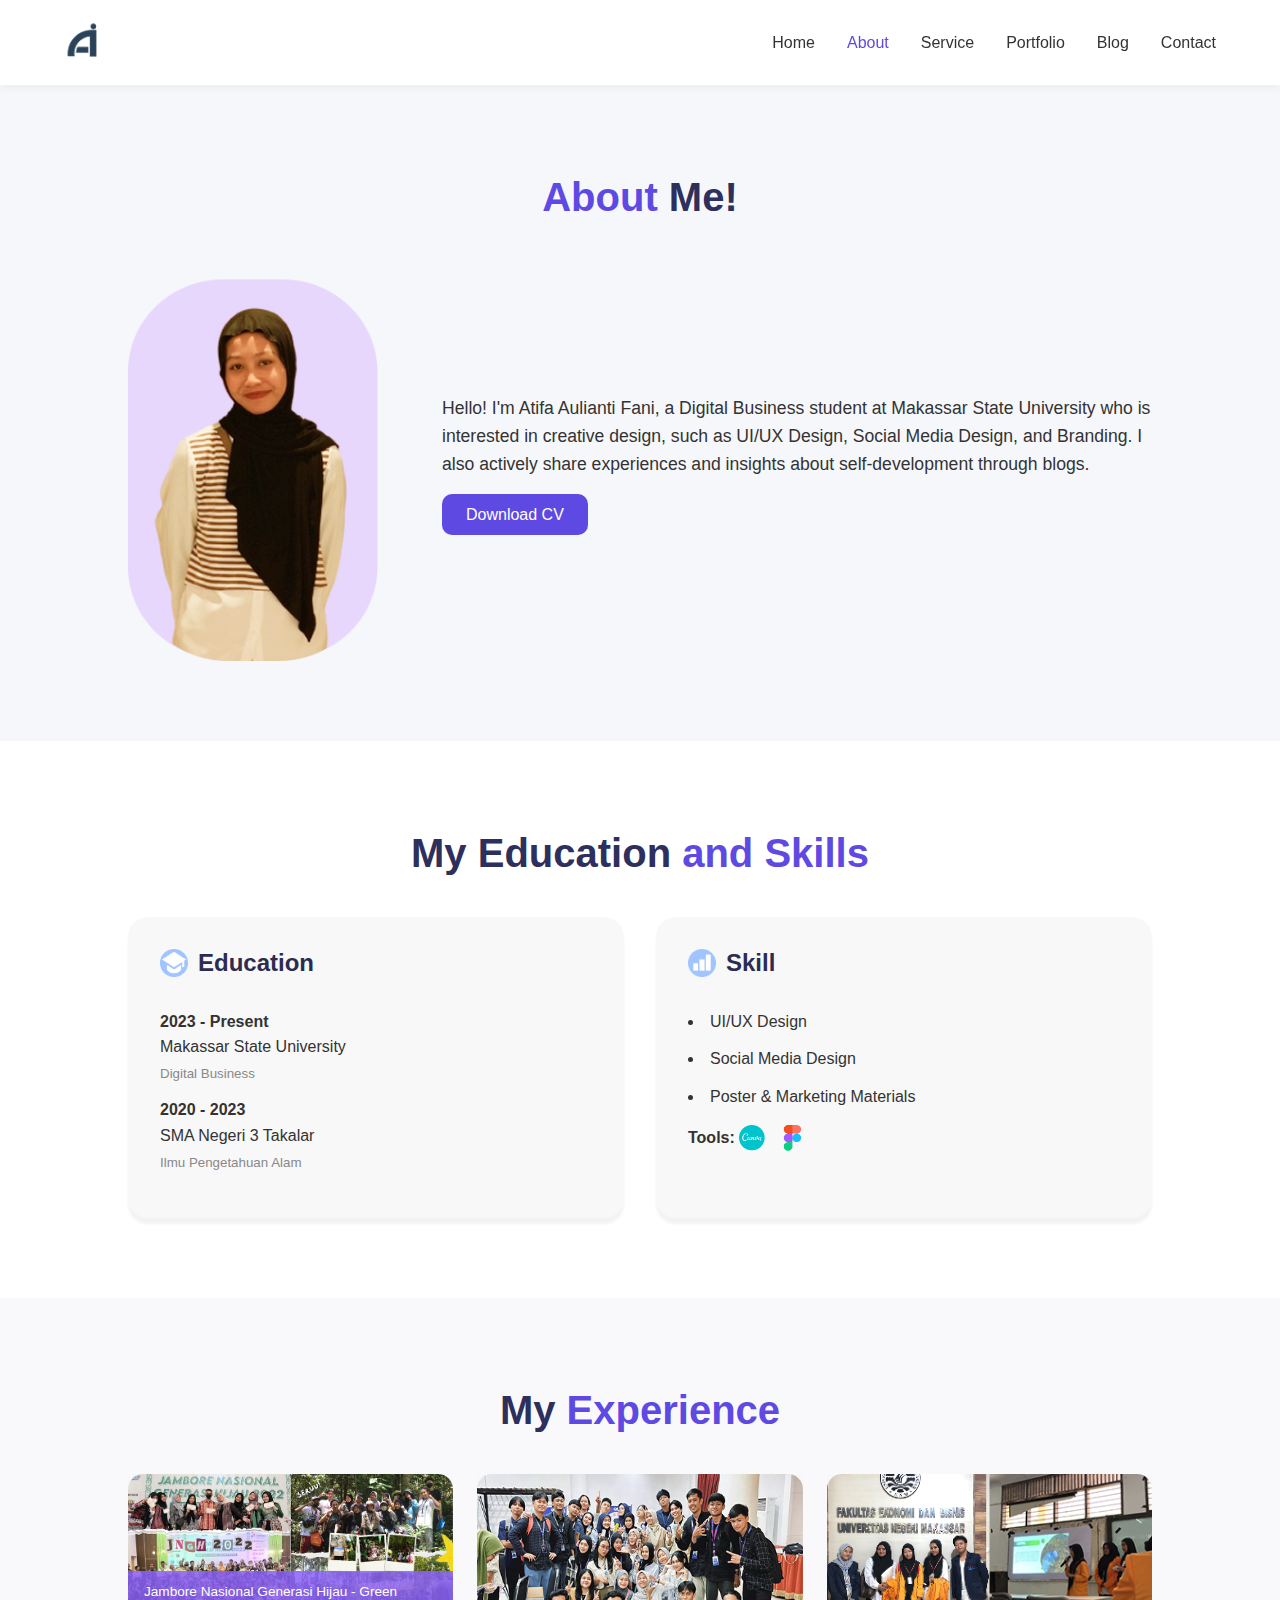
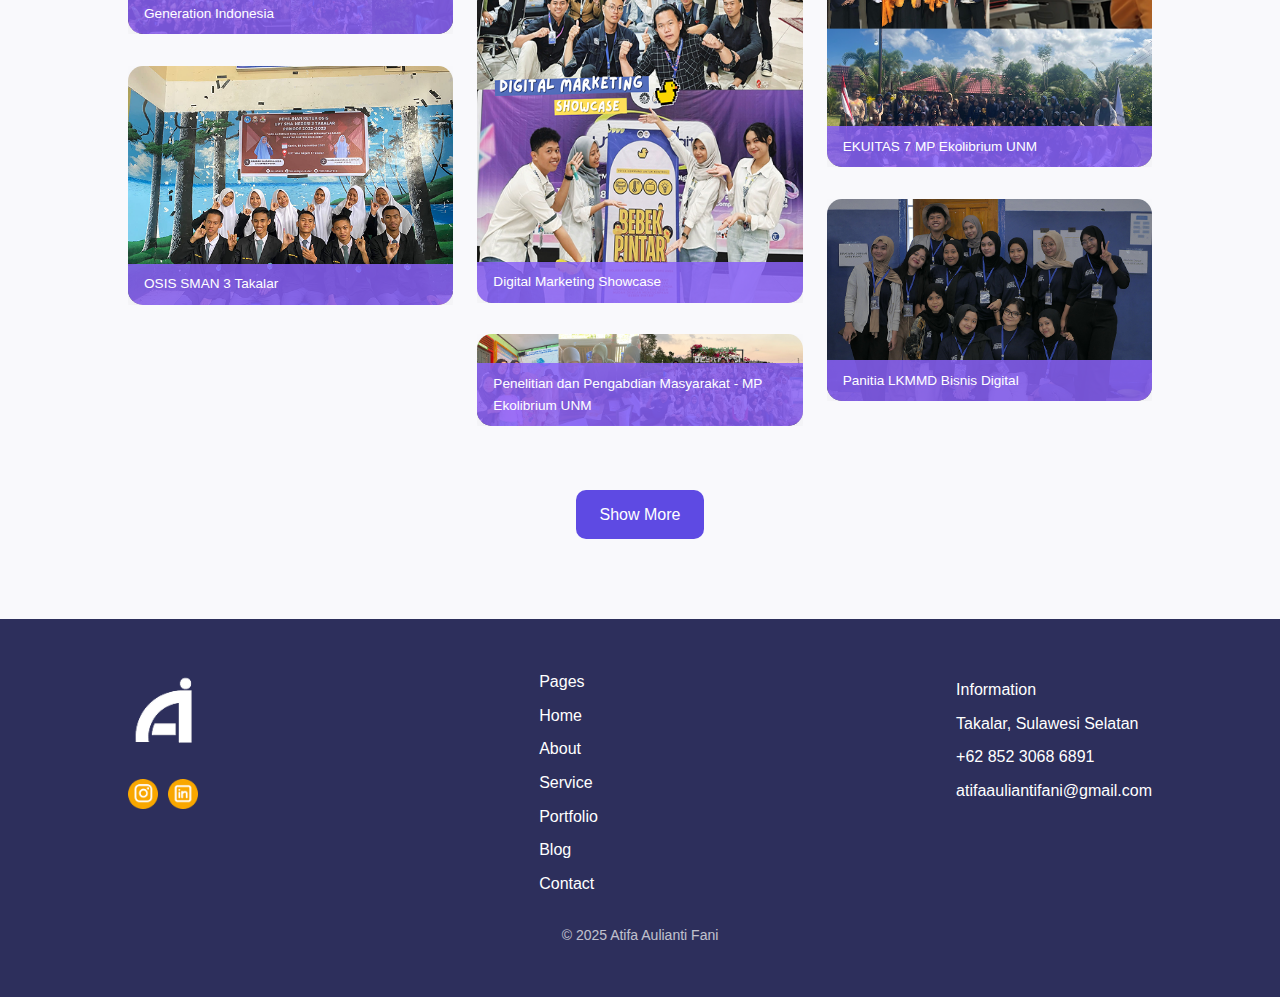
==== about.html @ 4bd1f55f "first commit" ====
<!DOCTYPE html>
<html lang="en">
<head>
  <meta charset="UTF-8" />
  <meta name="viewport" content="width=device-width, initial-scale=1.0" />
  <title>About - Atifa Aulianti Fani</title>
  <link rel="stylesheet" href="about.css" />
</head>
<body>

  <!-- Navbar -->
  <header>
    <nav>
      <img src="img/logoheader.png" alt="Logo Atifa Aulianti Fani" class="logo"> 
      <ul>
        <li><a href="index.html">Home</a></li>
        <li><a href="about.html" class="active">About</a></li>
        <li><a href="service.html">Service</a></li>
        <li><a href="portfolio.html">Portfolio</a></li>
        <li><a href="blog.html">Blog</a></li>
        <li><a href="contact.html">Contact</a></li>
      </ul>
    </nav>
  </header>

  <!-- About -->
  <section class="about">
    <h2><span>About</span> Me!</h2>
    <div class="about-content">
      <img src="img/atifa.png" alt="Foto Atifa Aulianti Fani">
      <div class="about-text">
        <p>Hello! I'm Atifa Aulianti Fani, a Digital Business student at Makassar State University who is interested in creative design, such as UI/UX Design, Social Media Design, and Branding. I also actively share experiences and insights about self-development through blogs.</p>
        <a href="Atifa_CV.pdf" class="btn">Download CV</a>
      </div>
    </div>
  </section>

  <!-- Education & Skill -->
  <section class="education-skill">
    <h2>My Education <span>and Skills</span></h2>
    <div class="cards">
      <div class="card education">
        <div class="icon-title">
          <h3><img src="img/education.png" alt="Icon Education">Education</h3>
        </div>
        <p><strong>2023 - Present</strong><br>Makassar State University<br><small>Digital Business</small></p>
        <p><strong>2020 - 2023</strong><br>SMA Negeri 3 Takalar<br><small>Ilmu Pengetahuan Alam</small></p>
      </div>

      <div class="card skill">
        <div class="icon-title">
          <h3><img src="img/skill.png" alt="Icon Skill">Skill</h3>
        </div>
        <ul>
          <li>UI/UX Design</li>
          <li>Social Media Design</li>
          <li>Poster & Marketing Materials</li>
        </ul>
        <p><strong>Tools:</strong> 
          <img src="img/canva.png" alt="Canva Logo"> 
          <img src="img/figma.png" alt="Figma Logo">
        </p>
      </div>
    </div>
  </section>

  <!-- Experience -->
  <section class="experience">
    <h2>My <span>Experience</span></h2>
    <div class="experience-gallery masonry">
      <div class="exp-item">
        <img src="img/experience1.png" alt="Jambore Nasional Generasi Hijau">
        <p>Jambore Nasional Generasi Hijau - Green Generation Indonesia</p>
      </div>
      <div class="exp-item">
        <img src="img/experience2.png" alt="OSIS SMAN 3 Takalar">
        <p>OSIS SMAN 3 Takalar</p>
      </div>
      <div class="exp-item">
        <img src="img/experience3.png" alt="Digital Marketing Showcase">
        <p>Digital Marketing Showcase</p>
      </div>
      <div class="exp-item">
        <img src="img/experience4.png" alt="Penelitian dan Pengabdian Masyarakat">
        <p>Penelitian dan Pengabdian Masyarakat - MP Ekolibrium UNM</p>
      </div>
      <div class="exp-item">
        <img src="img/experience5.png" alt="EKUITAS 7">
        <p>EKUITAS 7 MP Ekolibrium UNM</p>
      </div>
      <div class="exp-item">
        <img src="img/experience6.png" alt="Panitia LKMMD">
        <p>Panitia LKMMD Bisnis Digital</p>
      </div>
    </div>
    <div class="show-more-container">
      <a href="#" class="btn">Show More</a>
    </div>    
  </section>

  <!-- Footer -->
  <footer>
    <div class="footer-content">
      <div class="footer-column">
        <img src="img/logofooter.png" alt="Logo Footer Atifa Aulianti Fani" class="footer-logo"> 
        <div class="footer-icons">
          <img src="img/footerig.png" alt="Instagram Icon" class="footer-instagram">
          <img src="img/footerlinkedin.png" alt="LinkedIn Icon" class="footer-linkedin">
        </div>
      </div>
      <div class="footer-links">
        <p>Pages</p>
        <a href="index.html">Home</a>
        <a href="about.html">About</a>
        <a href="service.html">Service</a>
        <a href="portfolio.html">Portfolio</a>
        <a href="blog.html">Blog</a>
        <a href="contact.html">Contact</a>
      </div>
      <div class="footer-info">
        <p>Information</p>
        <p>Takalar, Sulawesi Selatan</p>
        <p>+62 852 3068 6891</p>
        <p>atifaauliantifani@gmail.com</p>
      </div>
    </div>
    <p class="copyright">&copy; 2025 Atifa Aulianti Fani</p>
  </footer>

</body>
</html>
---- about.css ----
* {
  margin: 0;
  padding: 0;
  box-sizing: border-box;
  font-family: "Montserrat", sans-serif;
}

body {
  background-color: #f9f9fc;
  color: #333;
  line-height: 1.6;
}

img {
  max-width: 100%;
  display: block;
}

h2 {
  text-align: center;
  font-size: 2.5rem;
  margin-bottom: 2rem;
  color: #2d2f5c;
}

h2 span {
  color: #5e4ae3;
}

/* Navbar */
nav {
  display: flex;
  align-items: center;
  justify-content: space-between;
  padding: 1.2rem 5%;
  background: #fff;
  box-shadow: 0 2px 10px rgba(0,0,0,0.05);
  position: sticky;
  top: 0;
  z-index: 1000;
}

nav .logo {
  width: 40px;
}

nav ul {
  display: flex;
  gap: 2rem;
  list-style: none;
}

nav a {
  text-decoration: none;
  color: #333;
  font-weight: 500;
  position: relative;
}

nav a.active,
nav a:hover {
  color: #5E4AE3;
}

/* About */
.about {
  padding: 5rem 10%;
  background: #f6f7fb;
}

.about-content {
  display: flex;
  gap: 4rem;
  align-items: center;
  flex-wrap: wrap;
}

.about-content img {
  width: 250px;
  height: 400px;
}

.about-text {
  flex: 1;
  min-width: 300px;
}

.about-text p {
  font-size: 1.1rem;
  margin-bottom: 1.5rem;
}

.btn {
  background: #5E4AE3;
  color: #fff;
  padding: 0.75rem 1.5rem;
  border-radius: 10px;
  text-decoration: none;
  font-weight: 500;
  transition: background 0.3s ease;
  border: none;
  cursor: pointer;
}

.btn:hover {
  background: #3b2aa7;
}

/* Education & Skill */
.education-skill {
  padding: 5rem 10%;
  background: #ffffff;
}

.icon-title {
  display: flex;
  align-items: center;
  gap: 10px;
  margin-bottom: 1rem;
}

.icon-title img {
  height: 28px;
  width: auto;
  display: block;
}

.icon-title h3 {
  margin: 0;
  padding: 0;
  font-size: 1.5rem;
  line-height: 1; 
  display: flex;
  align-items: center;
}

.cards {
  display: flex;
  gap: 2rem;
  flex-wrap: wrap;
  justify-content: center;
}

.card {
  background: #f8f8f8;
  border-radius: 20px;
  padding: 2rem;
  box-shadow: 0 6px 3px rgba(0,0,0,0.05);
  flex: 1;
  min-width: 300px;
  max-width: 500px;
}

.card h3 {
  font-size: 1.5rem;
  color: #2c2c51;
  margin-bottom: 1rem;
}

.card p, .card li {
  margin-bottom: 0.75rem;
  font-size: 1rem;
}

.card.skill ul {
  list-style-position: inside;
  padding-left: 0;
}

.card.skill p {
  margin-top: 1rem;
  padding-left: 0;
}

.card small {
  color: #888;
}

.card img {
  height: 28px;
  display: inline-block;
  margin-right: 10px;
  vertical-align: middle;
}

/* Experience */
.experience {
  padding: 5rem 10%;
  background: #f9f9fc;
}

.masonry {
  column-count: 3;
  column-gap: 1.5rem;
}

@media (max-width: 768px) {
  .masonry {
      column-count: 2;
  }
}

@media (max-width: 480px) {
  .masonry {
      column-count: 1;
  }
}

.exp-item {
  position: relative;
  display: inline-block;
  width: 100%;
  margin-bottom: 1.5rem;
  break-inside: avoid;
  overflow: hidden;
}

.exp-item img {
  width: 100%;
  border-radius: 15px;
  box-shadow: 0 8px 20px rgba(0,0,0,0.05);
  display: block;
}

.exp-item p {
  position: absolute;
  bottom: 0;
  left: 0;
  width: 100%;
  margin: 0;
  padding: 0.6rem 1rem;
  background: rgba(138, 98, 248, 0.85);
  color: #fff;
  font-size: 0.85rem;
  border-radius: 0 0 15px 15px;
  box-sizing: border-box;
}

/* Tombol show more */
.show-more-container {
  display: flex;
  justify-content: center;
  margin-top: 2rem; 
}

.show-more-btn {
  background-color: #5e4ae3; 
  color: white;
  border: none;
  padding: 10px 20px;
  font-weight: bold;
  border-radius: 10px;
  cursor: pointer;
  transition: background-color 0.3s ease;
}

.show-more-btn:hover {
  background-color: #3b2aa7;
}

/* Footer */
footer {
  background: #2D2F5C;
  color: white;
  padding: 50px 10%;
}

.footer-content {
  display: flex;
  justify-content: space-between;
  flex-wrap: wrap;
}

.footer-column {
  display: flex;
  flex-direction: column;
  align-items: flex-start; 
}

.footer-logo {
  height: 90px;
  margin-bottom: 10px;
}

.footer-links a, .footer-info p {
  display: block;
  margin: 8px 0;
  font-size: 16px;
}

.footer-links a {
  color: white;
  text-decoration: none;
}

.footer-links a:hover {
  color: #aaa;
}

.footer-info p {
  display: flex;
  align-items: center;
  gap: 8px;
}

.footer-icons {
  display: flex;
  gap: 10px; 
  margin-top: 10px;
}

.footer-instagram, .footer-linkedin {
  width: 30px;
  height: 30px;
  margin: 0; 
  cursor: pointer;
}

.footer-info p::before {
  content: '';
  display: inline-block;
  width: 18px;
  height: 18px;
  background-size: contain;
}

.footer-info p:nth-child(2)::before {
  background-image: url('img/location-icon.png');
}

.footer-info p:nth-child(3)::before {
  background-image: url('img/phone-icon.png');
}

.footer-info p:nth-child(4)::before {
  background-image: url('img/email-icon.png');
}

.copyright {
  text-align: center;
  margin-top: 20px;
  font-size: 14px;
  opacity: 0.7;
}

@media (max-width: 768px) {
  .hero {
      flex-direction: column;
      text-align: center;
  }
  .hero-image {
      margin-top: 20px;
  }
  .portfolio-items {
      flex-direction: column;
      align-items: center;
  }
  .footer-content {
      flex-direction: column;
      text-align: center;
  }
}
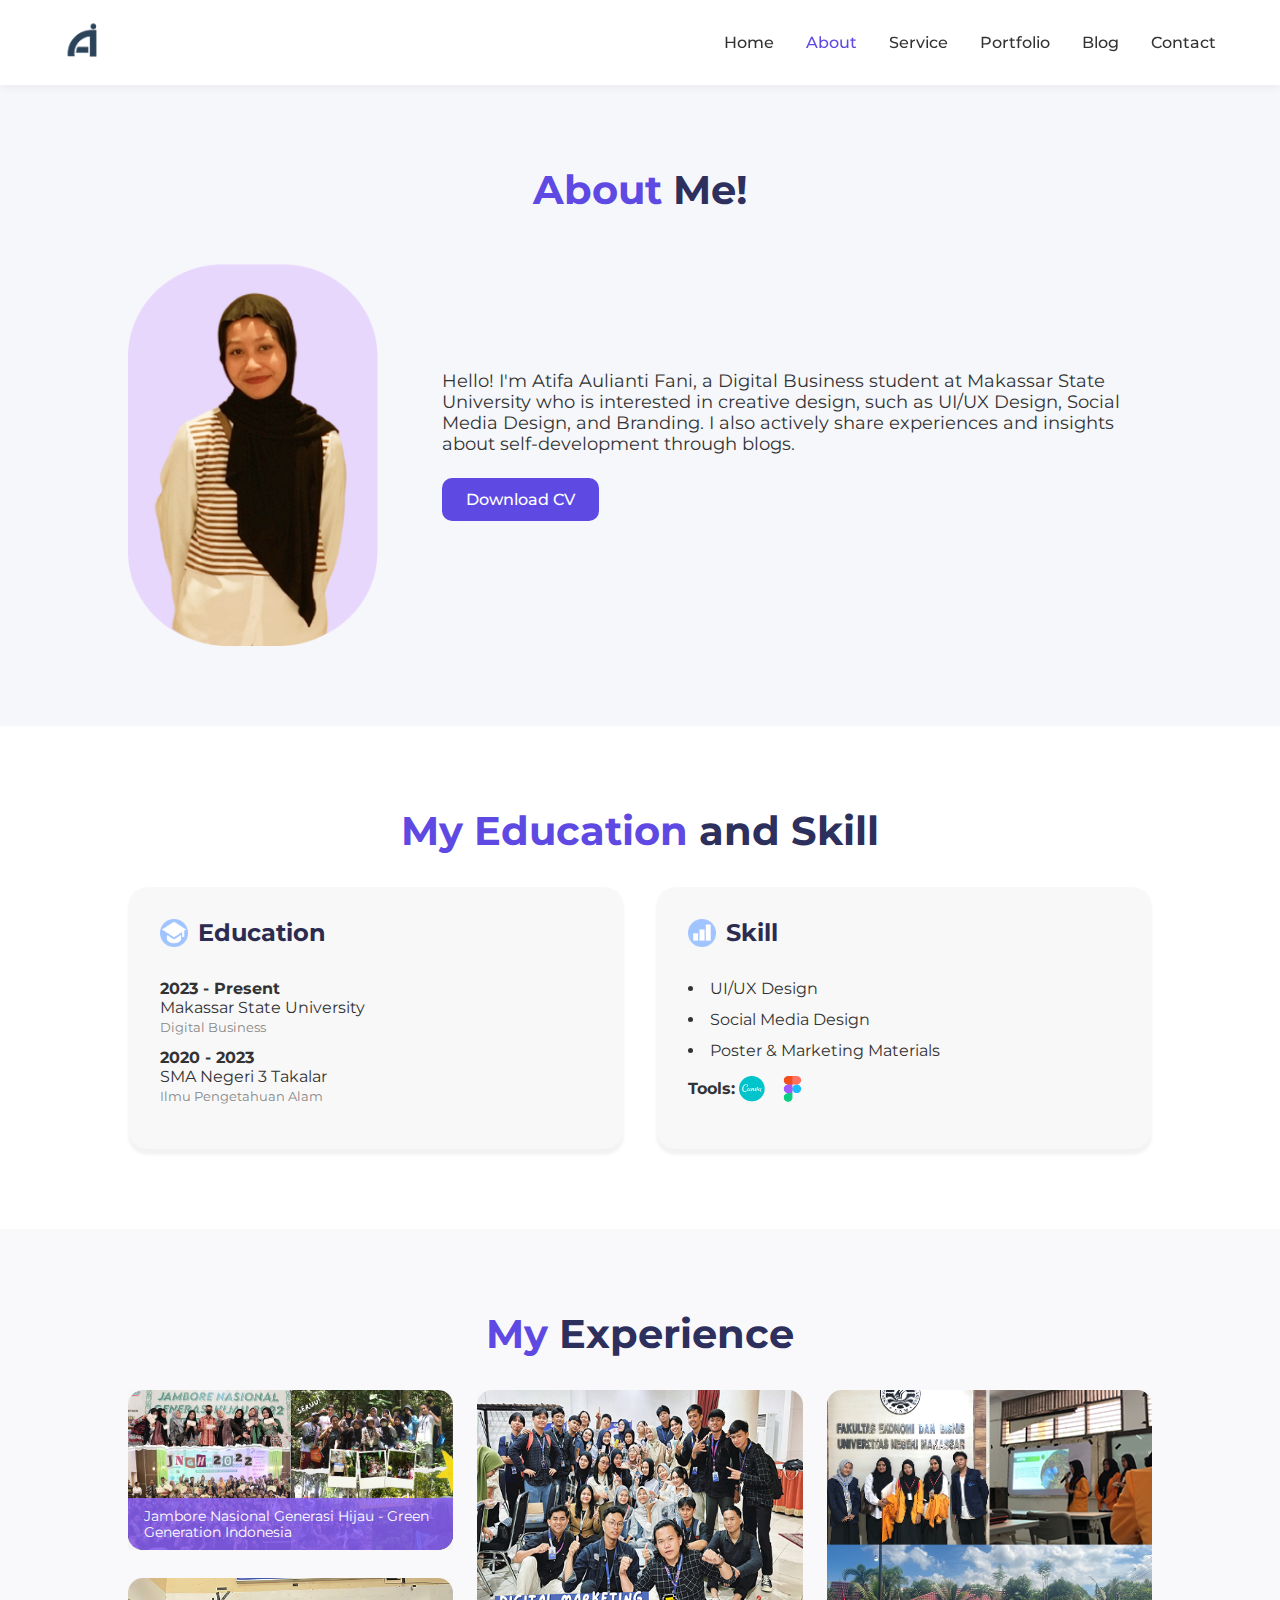
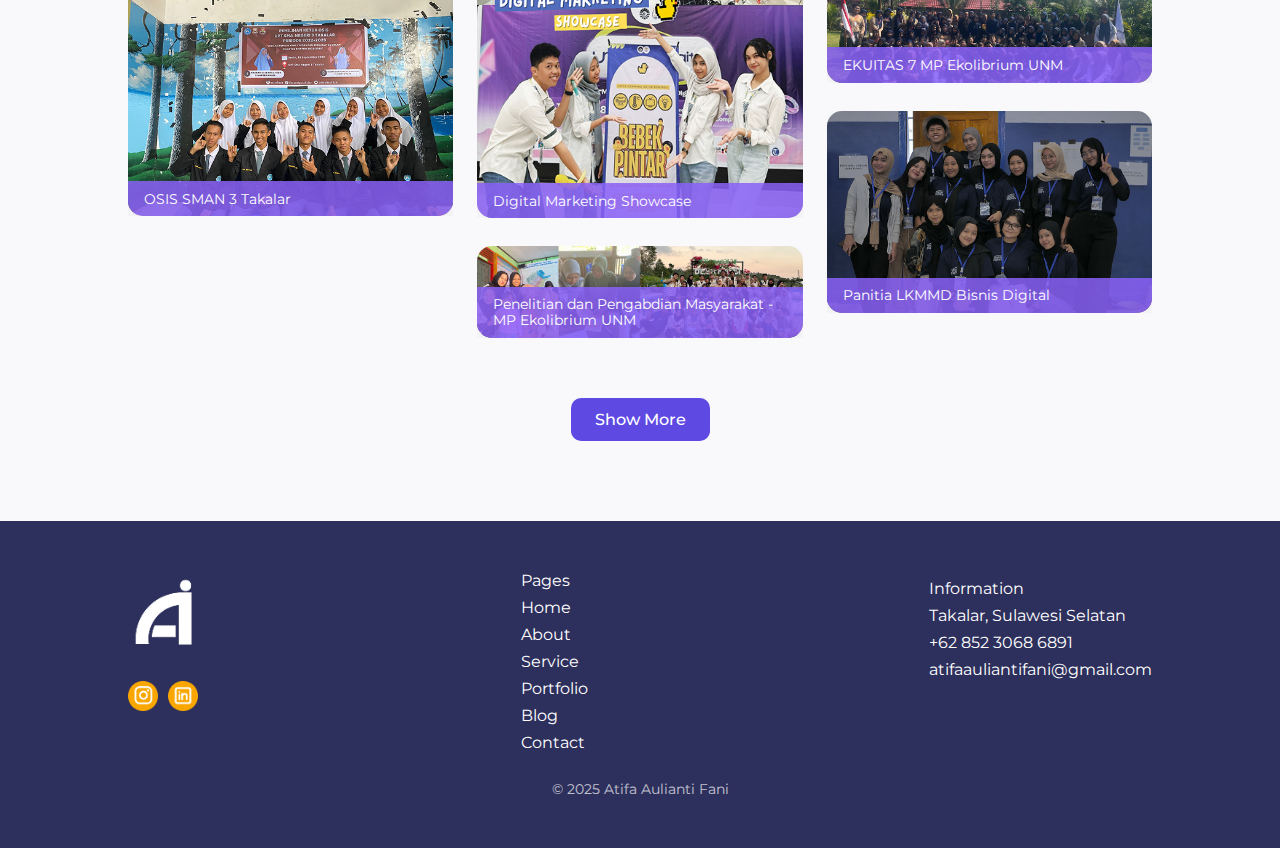
==== commit 21a83c6c: "ain" ====
--- a/about.html
+++ b/about.html
@@ -1,17 +1,17 @@
 <!DOCTYPE html>
-<html lang="en">
+<html lang="id">
 <head>
   <meta charset="UTF-8" />
-  <meta name="viewport" content="width=device-width, initial-scale=1.0" />
-  <title>About - Atifa Aulianti Fani</title>
-  <link rel="stylesheet" href="about.css" />
+  <meta name="viewport" content="width=device-width, initial-scale=1.0"/>
+  <title>Atifa Aulianti Fani - Portfolio</title>
+  <link rel="stylesheet" href="styles.css" />
 </head>
 <body>
 
-  <!-- Navbar -->
+  <!-- Header -->
   <header>
     <nav>
-      <img src="img/logoheader.png" alt="Logo Atifa Aulianti Fani" class="logo"> 
+      <img src="img/logoheader.png" alt="Logo Atifa Aulianti Fani" class="logo" />
       <ul>
         <li><a href="index.html">Home</a></li>
         <li><a href="about.html" class="active">About</a></li>
@@ -25,7 +25,7 @@
 
   <!-- About -->
   <section class="about">
-    <h2><span>About</span> Me!</h2>
+    <h2 class="title-about"> <span class="purple-text">About</span> <span class="dark-text">Me!</span></h2>
     <div class="about-content">
       <img src="img/atifa.png" alt="Foto Atifa Aulianti Fani">
       <div class="about-text">
@@ -37,7 +37,7 @@
 
   <!-- Education & Skill -->
   <section class="education-skill">
-    <h2>My Education <span>and Skills</span></h2>
+    <h2 class="title-about"> <span class="purple-text">My Education</span> <span class="dark-text">and Skill</span></h2>
     <div class="cards">
       <div class="card education">
         <div class="icon-title">
@@ -66,7 +66,7 @@
 
   <!-- Experience -->
   <section class="experience">
-    <h2>My <span>Experience</span></h2>
+    <h2 class="title-about"> <span class="purple-text">My</span> <span class="dark-text">Experience</span></h2>
     <div class="experience-gallery masonry">
       <div class="exp-item">
         <img src="img/experience1.png" alt="Jambore Nasional Generasi Hijau">
@@ -118,6 +118,7 @@
         <a href="contact.html">Contact</a>
       </div>
       <div class="footer-info">
+
         <p>Information</p>
         <p>Takalar, Sulawesi Selatan</p>
         <p>+62 852 3068 6891</p>
--- a/styles.css
+++ b/styles.css
@@ -0,0 +1,705 @@
+@import url('https://fonts.googleapis.com/css2?family=Montserrat:wght@400;500;600;700&display=swap');
+
+* {
+  margin: 0;
+  padding: 0;
+  box-sizing: border-box;
+  font-family: "Montserrat", sans-serif;
+}
+
+body {
+  background-color: #f9f9ff;
+  color: #333;
+}
+
+a {
+  text-decoration: none;
+  color: inherit;
+}
+
+h1, h2, h3 {
+  color: #25255b;
+}
+
+/* Header */
+nav {
+  display: flex;
+  align-items: center;
+  justify-content: space-between;
+  padding: 1.2rem 5%;
+  background: #fff;
+  box-shadow: 0 2px 10px rgba(0,0,0,0.05);
+  position: sticky;
+  top: 0;
+  z-index: 1000;
+}
+
+nav .logo {
+  width: 40px;
+}
+
+nav ul {
+  display: flex;
+  gap: 2rem;
+  list-style: none;
+}
+
+nav a {
+  font-weight: 500;
+  position: relative;
+}
+
+nav a.active,
+nav a:hover {
+  color: #5E4AE3;
+}
+
+/* HOME */
+ 
+/* Hero */
+.hero {
+  display: flex;
+  align-items: center;
+  justify-content: space-between;
+  padding: 100px 10%;
+}
+
+.hero-text h1 {
+  font-size: 36px;
+  font-weight: 700;
+  margin-bottom: 10px;
+}
+
+.hero-text p {
+  font-size: 16px;
+  color: #666;
+  margin-bottom: 20px;
+}
+
+.hero-image img {
+  width: 100%;
+  height: auto;
+}
+
+/* Button */
+.btn {
+  display: inline-block;
+  padding: 12px 20px;
+  background: #5E4AE3;
+  color: white;
+  border-radius: 8px;
+  font-weight: 600;
+  transition: 0.3s;
+}
+
+.btn:hover {
+  background: #3b2aa7;
+}
+
+/* Portfolio */
+.portfolio-content {
+  display: flex;
+  justify-content: space-around;
+  align-items: flex-start;
+  gap: 40px;
+  padding: 40px 10%;
+  flex-wrap: wrap;
+}
+
+.portfolio-items {
+  display: grid;
+  grid-template-columns: repeat(2, 1fr);
+  gap: 20px;
+  flex: 1;
+  min-width: 500px;
+}
+
+.portfolio-text {
+  max-width: 300px;
+  flex-shrink: 0;
+}
+
+.portfolio-text h2 {
+  font-size: 25px;
+  margin-bottom: 20px;
+}
+
+.card-title {
+  font-weight: 700;
+  font-size: 16px;
+  margin-top: 8px;
+  color: #000;
+}
+
+.tag {
+  background-color: #A0C4FF;
+  color: white;
+  padding: 2px 5px;
+  border-radius: 50px;
+  font-size: 8px;
+  display: inline-block;
+}
+
+.portfolio-card {
+  background: white;
+  padding: 15px;
+  border-radius: 10px;
+  box-shadow: 0 4px 10px rgba(0, 0, 0, 0.1);
+  width: 230px;
+}
+
+.portfolio-card img {
+  width: 100%;
+  height: auto;
+  border-radius: 8px;
+  aspect-ratio: 1 / 1;
+  object-fit: cover;
+}
+
+/* Blog */
+.blog {
+  padding: 60px 10%;
+  background-color: #f8f8ff;
+}
+
+.blog h2 {
+  font-size: 28px;
+  margin-bottom: 30px;
+}
+
+.blog h2 span {
+  color: #5E4AE3;
+}
+
+.blog-card {
+  display: flex;
+  background: white;
+  padding: 20px;
+  border-radius: 20px;
+  box-shadow: 0px 5px 12px rgba(0, 0, 0, 0.1);
+  overflow: hidden;
+  align-items: center;
+  gap: 30px;
+}
+
+.blog-card img {
+  width: 300px;
+  height: 200px;
+  border-radius: 12px;
+  object-fit: cover;
+  flex-shrink: 0;
+}
+
+.blog-content h3 {
+  font-size: 20px;
+  font-weight: 700;
+  margin-bottom: 8px;
+  color: #1a1a1a;
+}
+
+.blog-content small {
+  margin-bottom: 10px;
+  font-size: 13px;
+  color: #888;
+  display: block;
+}
+
+.blog-content p {
+  font-size: 14px;
+  color: #555;
+  line-height: 1.5;
+  margin-bottom: 15px;
+}
+
+.blog-content .btn {
+  padding: 8px 16px;
+  font-size: 13px;
+}
+
+/* ABOUT */
+
+.about {
+  padding: 5rem 10%;
+  background: #f6f7fb;
+}
+
+.about-content {
+  display: flex;
+  gap: 4rem;
+  align-items: center;
+  flex-wrap: wrap;
+}
+
+.about-content img {
+  width: 250px;
+  height: 400px;
+}
+
+.title-about {
+  text-align: center;
+  font-size: 2.5rem;
+  font-weight: 700;
+  margin-bottom: 2rem;
+}
+
+.purple-text {
+  color: #5E4AE3; /* ungu terang */
+}
+
+.dark-text {
+  color: #2D2F5C; /* hitam/navy tua */
+}
+
+
+.about-text {
+  flex: 1;
+  min-width: 300px;
+}
+
+.about-text p {
+  font-size: 1.1rem;
+  margin-bottom: 1.5rem;
+}
+
+.btn {
+  background: #5E4AE3;
+  color: #fff;
+  padding: 0.75rem 1.5rem;
+  border-radius: 10px;
+  text-decoration: none;
+  font-weight: 500;
+  transition: background 0.3s ease;
+  border: none;
+  cursor: pointer;
+}
+
+.btn:hover {
+  background: #3b2aa7;
+}
+
+/* Education & Skill */
+.education-skill {
+  padding: 5rem 10%;
+  background: #ffffff;
+}
+
+.icon-title {
+  display: flex;
+  align-items: center;
+  gap: 10px;
+  margin-bottom: 1rem;
+}
+
+.icon-title img {
+  height: 28px;
+  width: auto;
+  display: block;
+}
+
+.icon-title h3 {
+  margin: 0;
+  padding: 0;
+  font-size: 1.5rem;
+  line-height: 1; 
+  display: flex;
+  align-items: center;
+}
+
+.cards {
+  display: flex;
+  gap: 2rem;
+  flex-wrap: wrap;
+  justify-content: center;
+}
+
+.card {
+  background: #f8f8f8;
+  border-radius: 20px;
+  padding: 2rem;
+  box-shadow: 0 6px 3px rgba(0,0,0,0.05);
+  flex: 1;
+  min-width: 300px;
+  max-width: 500px;
+}
+
+.card h3 {
+  font-size: 1.5rem;
+  color: #2c2c51;
+  margin-bottom: 1rem;
+}
+
+.card p, .card li {
+  margin-bottom: 0.75rem;
+  font-size: 1rem;
+}
+
+.card.skill ul {
+  list-style-position: inside;
+  padding-left: 0;
+}
+
+.card.skill p {
+  margin-top: 1rem;
+  padding-left: 0;
+}
+
+.card small {
+  color: #888;
+}
+
+.card img {
+  height: 28px;
+  display: inline-block;
+  margin-right: 10px;
+  vertical-align: middle;
+}
+
+/* Experience */
+.experience {
+  padding: 5rem 10%;
+  background: #f9f9fc;
+}
+
+.masonry {
+  column-count: 3;
+  column-gap: 1.5rem;
+}
+
+@media (max-width: 768px) {
+  .masonry {
+      column-count: 2;
+  }
+}
+
+@media (max-width: 480px) {
+  .masonry {
+      column-count: 1;
+  }
+}
+
+.exp-item {
+  position: relative;
+  display: inline-block;
+  width: 100%;
+  margin-bottom: 1.5rem;
+  break-inside: avoid;
+  overflow: hidden;
+}
+
+.exp-item img {
+  width: 100%;
+  border-radius: 15px;
+  box-shadow: 0 8px 20px rgba(0,0,0,0.05);
+  display: block;
+}
+
+.exp-item p {
+  position: absolute;
+  bottom: 0;
+  left: 0;
+  width: 100%;
+  margin: 0;
+  padding: 0.6rem 1rem;
+  background: rgba(138, 98, 248, 0.85);
+  color: #fff;
+  font-size: 0.85rem;
+  border-radius: 0 0 15px 15px;
+  box-sizing: border-box;
+}
+
+/* Tombol show more */
+.show-more-container {
+  display: flex;
+  justify-content: center;
+  margin-top: 2rem; 
+}
+
+.show-more-btn {
+  background-color: #5e4ae3; 
+  color: white;
+  border: none;
+  padding: 10px 20px;
+  font-weight: bold;
+  border-radius: 10px;
+  cursor: pointer;
+  transition: background-color 0.3s ease;
+}
+
+.show-more-btn:hover {
+  background-color: #3b2aa7;
+}
+
+/* SERVICE */
+
+.service-section {
+  padding: 80px 10%;
+  background: #fff;
+  text-align: center;
+}
+
+.section-title {
+  font-size: 32px;
+  font-weight: 700;
+  color: #5c4ae3;
+  margin-bottom: 40px;
+}
+
+.service-cards {
+  display: flex;
+  gap: 30px;
+  justify-content: center;
+  flex-wrap: wrap;
+}
+
+.service-card {
+  background: #f8f8f8;
+  border-radius: 20px;
+  box-shadow: 0 6px 3px rgba(0,0,0,0.05);
+  padding: 30px;
+  width: 300px;
+  text-align: center;
+  transition: 0.3s;
+}
+
+.service-card:hover {
+  transform: translateY(-5px);
+}
+
+.service-card h3 {
+  margin: 20px 0 10px;
+  font-weight: 600;
+}
+
+.service-card p {
+  font-size: 14px;
+  color: #666;
+}
+
+.service-icon {
+  width: 50px;
+  height: 50px;
+}
+
+.contact-me-section {
+  background: #f1f1f9;
+  padding: 60px 10%;
+  text-align: center;
+}
+
+.contact-me-section p {
+  font-size: 20px;
+  font-weight: 500;
+  margin-bottom: 20px;
+}
+
+.contact-me-section span {
+  color: #5e4ae3;
+}
+
+.contact-me-section .btn {
+  padding: 12px 30px;
+  background: #5c4ed2;
+  color: #fff;
+  border-radius: 10px;
+  font-weight: 600;
+  text-decoration: none;
+}
+
+.contact-me-section .btn:hover {
+  background-color: #3b2aa7;
+}
+
+.testimonial-section {
+  text-align: center;
+  padding: 80px 20px;
+  background-color: #fff;
+  position: relative;
+}
+
+.testimonial-title {
+  position: relative;
+  display: inline-block;
+  margin-bottom: 100px;
+}
+
+.testimonial-title .circle-bg {
+  background-color: #fbdde3;
+  width: 60px;
+  height: 60px;
+  border-radius: 50%;
+  position: absolute;
+  top: 0;
+  left: -20px;
+  z-index: -1;
+}
+
+.testimonial-title h2 {
+  font-size: 32px;
+  font-weight: 700;
+  color: #7f56d9;
+}
+
+.testimonial-container {
+  display: flex;
+  align-items: center;
+  justify-content: center;
+  gap: 40px;
+}
+
+.testimonial-card {
+  background-color: #fff;
+  padding: 40px 30px 30px;
+  border-radius: 30px;
+  box-shadow: 0px 4px 12px rgba(0, 0, 0, 0.1);
+  max-width: 500px;
+  position: relative;
+  text-align: center;
+}
+
+.client-photo {
+  width: 80px;
+  height: 80px;
+  border-radius: 50%;
+  object-fit: cover;
+  position: absolute;
+  top: -40px;
+  left: 50%;
+  transform: translateX(-50%);
+  border: 4px solid white;
+  box-shadow: 0 2px 6px rgba(0, 0, 0, 0.2);
+}
+
+.client-name {
+  margin-top: 50px;
+  font-weight: bold;
+  font-size: 18px;
+  color: #111;
+}
+
+.client-review {
+  font-size: 16px;
+  color: #666;
+  margin-top: 10px;
+}
+
+.arrow {
+  background-color: #7f56d9;
+  color: white;
+  border: none;
+  width: 40px;
+  height: 40px;
+  font-size: 20px;
+  border-radius: 50%;
+  cursor: pointer;
+  box-shadow: 0px 2px 6px rgba(0, 0, 0, 0.2);
+}
+
+/* Footer */
+footer {
+  background: #2D2F5C;
+  color: white;
+  padding: 50px 10%;
+}
+
+.footer-content {
+  display: flex;
+  justify-content: space-between;
+  flex-wrap: wrap;
+}
+
+.footer-column {
+  display: flex;
+  flex-direction: column;
+  align-items: flex-start;
+}
+
+.footer-logo {
+  height: 90px;
+  margin-bottom: 10px;
+}
+
+.footer-links a, .footer-info p {
+  display: block;
+  margin: 8px 0;
+  font-size: 16px;
+}
+
+.footer-links a {
+  color: white;
+  text-decoration: none;
+}
+
+.footer-links a:hover {
+  color: #aaa;
+}
+
+.footer-info p {
+  display: flex;
+  align-items: center;
+  gap: 8px;
+}
+
+/* Icons */
+.footer-icons {
+  display: flex;
+  gap: 10px;
+  margin-top: 10px;
+}
+
+.footer-instagram, .footer-linkedin {
+  width: 30px;
+  height: 30px;
+  margin: 0;
+  cursor: pointer;
+}
+
+/* Location, Phone & Email Icons */
+.footer-info p::before {
+  content: '';
+  display: inline-block;
+  width: 18px;
+  height: 18px;
+  background-size: contain;
+}
+
+.footer-info p:nth-child(2)::before {
+  background-image: url('img/location-icon.png');
+}
+
+.footer-info p:nth-child(3)::before {
+  background-image: url('img/phone-icon.png');
+}
+
+.footer-info p:nth-child(4)::before {
+  background-image: url('img/email-icon.png');
+}
+
+/* Copyright */
+.copyright {
+  text-align: center;
+  margin-top: 20px;
+  font-size: 14px;
+  opacity: 0.7;
+}
+
+/* Responsive */
+@media (max-width: 768px) {
+  .hero {
+    flex-direction: column;
+    text-align: center;
+  }
+
+  .hero-image {
+    margin-top: 20px;
+  }
+
+  .portfolio-items {
+    flex-direction: column;
+    align-items: center;
+  }
+
+  .footer-content {
+    flex-direction: column;
+    text-align: center;
+  }
+}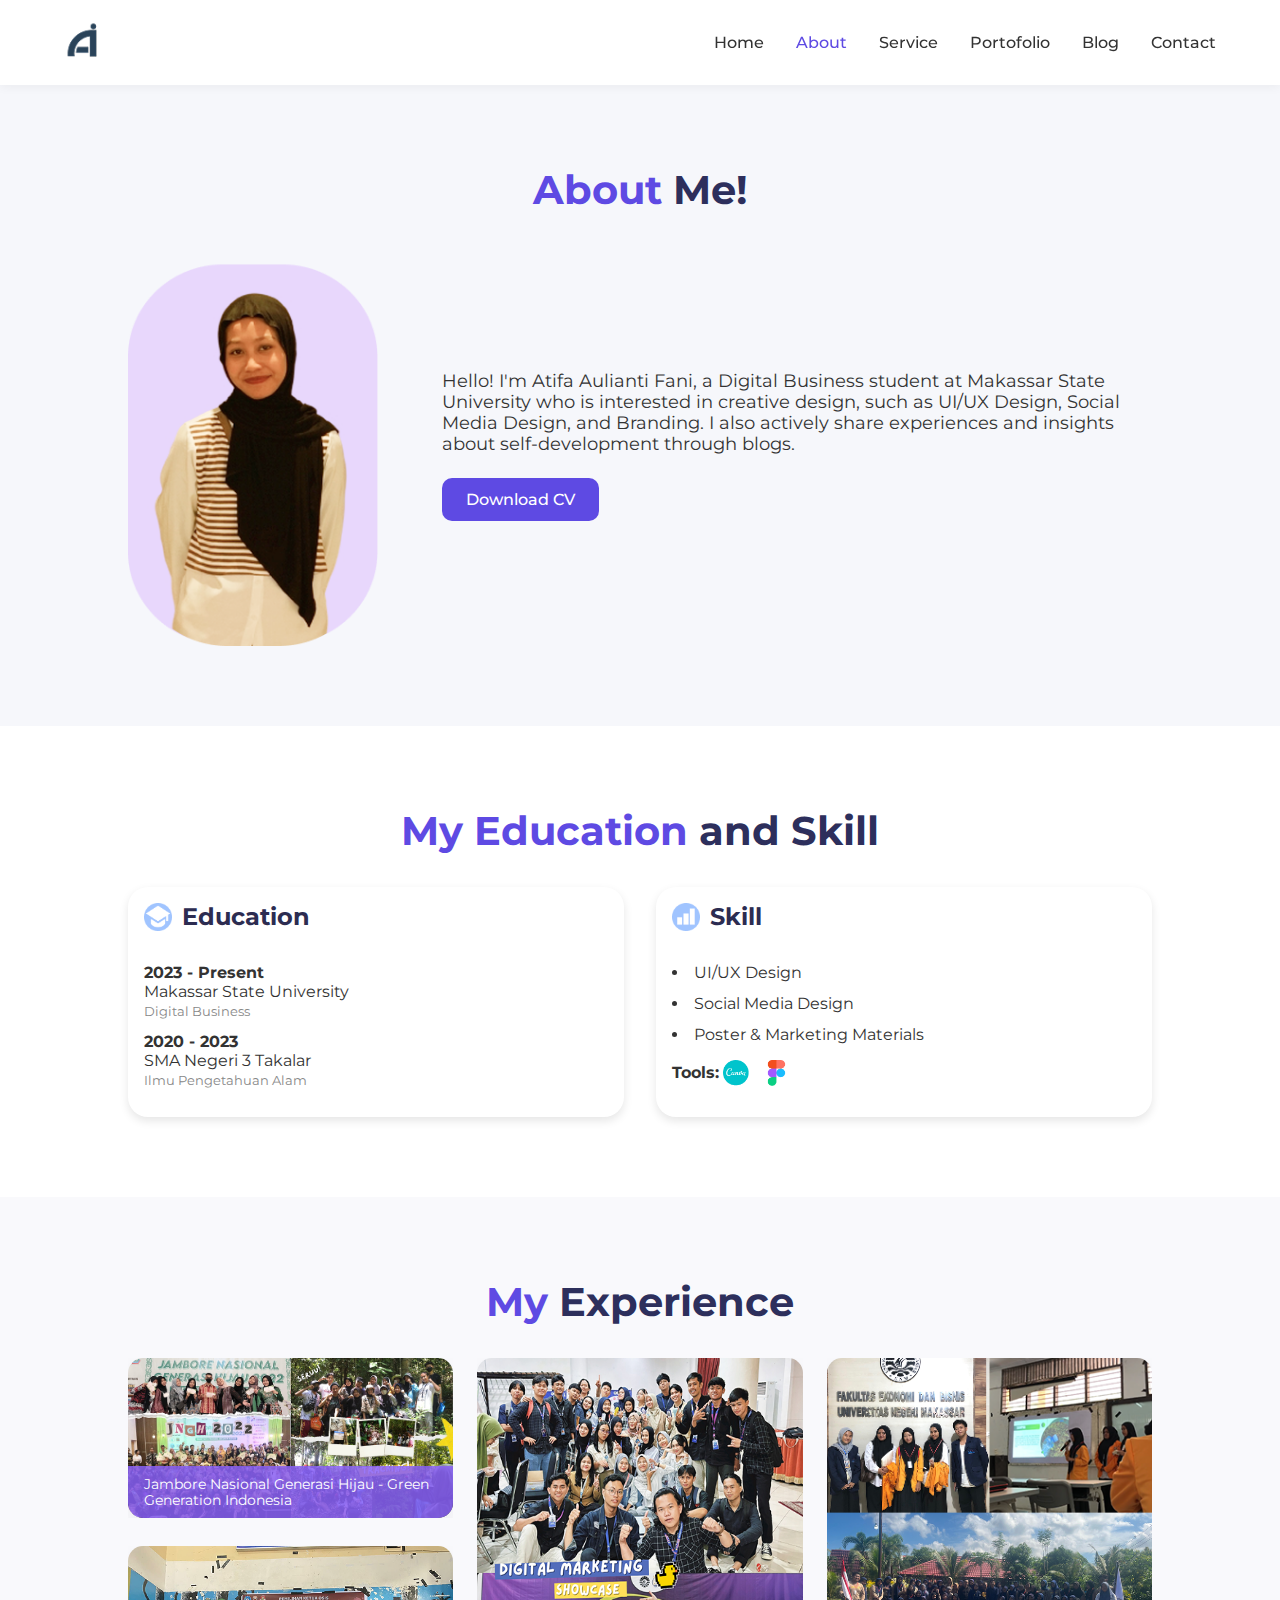
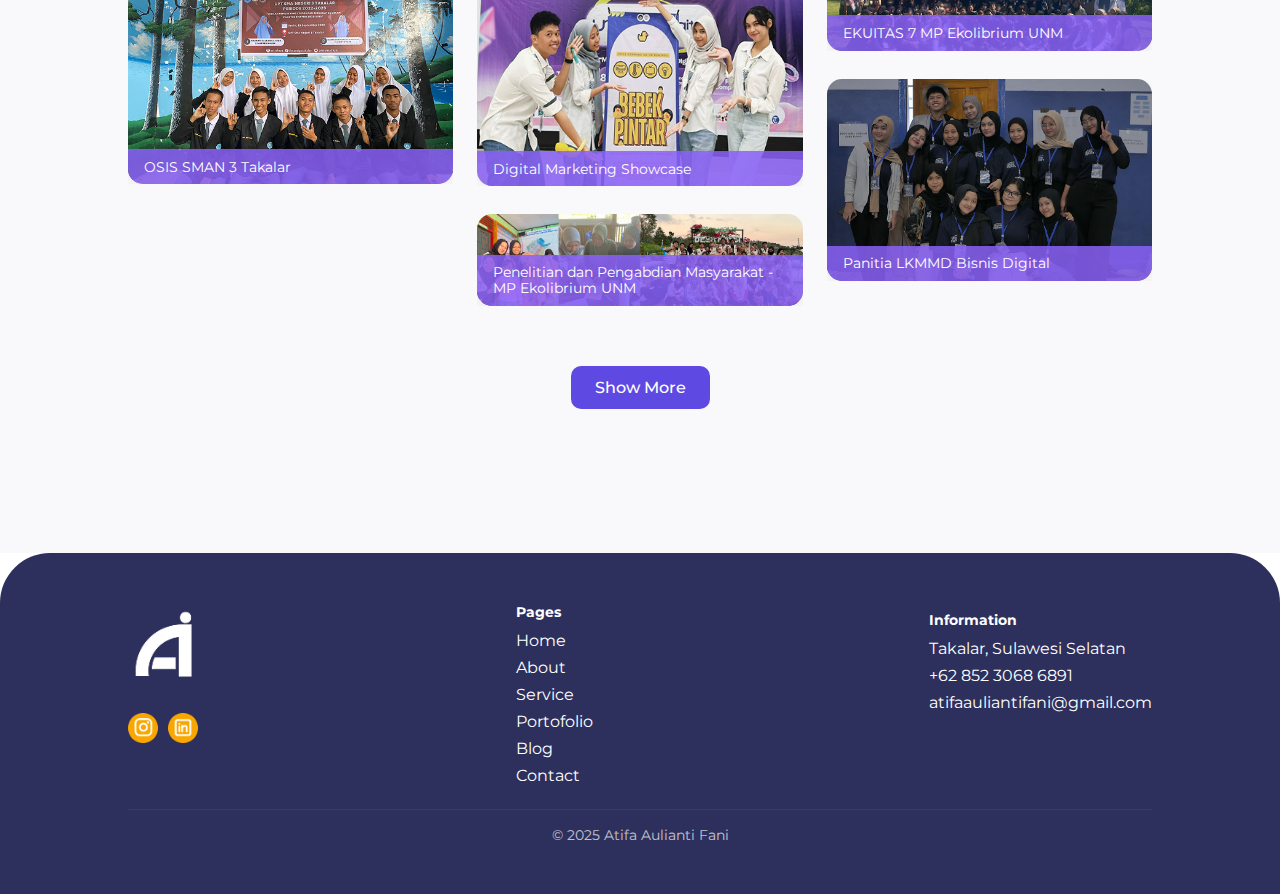
==== commit 31684c64: "update" ====
--- a/about.html
+++ b/about.html
@@ -3,7 +3,7 @@
 <head>
   <meta charset="UTF-8" />
   <meta name="viewport" content="width=device-width, initial-scale=1.0"/>
-  <title>Atifa Aulianti Fani - Portfolio</title>
+  <title>Atifa Aulianti Fani - About</title>
   <link rel="stylesheet" href="styles.css" />
 </head>
 <body>
@@ -16,7 +16,7 @@
         <li><a href="index.html">Home</a></li>
         <li><a href="about.html" class="active">About</a></li>
         <li><a href="service.html">Service</a></li>
-        <li><a href="portfolio.html">Portfolio</a></li>
+        <li><a href="portofolio.html">Portofolio</a></li>
         <li><a href="blog.html">Blog</a></li>
         <li><a href="contact.html">Contact</a></li>
       </ul>
@@ -113,7 +113,7 @@
         <a href="index.html">Home</a>
         <a href="about.html">About</a>
         <a href="service.html">Service</a>
-        <a href="portfolio.html">Portfolio</a>
+        <a href="portofolio.html">Portofolio</a>
         <a href="blog.html">Blog</a>
         <a href="contact.html">Contact</a>
       </div>
--- a/styles.css
+++ b/styles.css
@@ -21,7 +21,7 @@
   color: #25255b;
 }
 
-/* Header */
+/* HEADER */
 nav {
   display: flex;
   align-items: center;
@@ -56,7 +56,6 @@
 
 /* HOME */
  
-/* Hero */
 .hero {
   display: flex;
   align-items: center;
@@ -81,7 +80,6 @@
   height: auto;
 }
 
-/* Button */
 .btn {
   display: inline-block;
   padding: 12px 20px;
@@ -96,7 +94,6 @@
   background: #3b2aa7;
 }
 
-/* Portfolio */
 .portfolio-content {
   display: flex;
   justify-content: space-around;
@@ -109,7 +106,7 @@
 .portfolio-items {
   display: grid;
   grid-template-columns: repeat(2, 1fr);
-  gap: 20px;
+  gap: 16px; 
   flex: 1;
   min-width: 500px;
 }
@@ -142,10 +139,10 @@
 
 .portfolio-card {
   background: white;
-  padding: 15px;
+  padding: 20px;
   border-radius: 10px;
   box-shadow: 0 4px 10px rgba(0, 0, 0, 0.1);
-  width: 230px;
+  width: 290px; 
 }
 
 .portfolio-card img {
@@ -156,7 +153,16 @@
   object-fit: cover;
 }
 
-/* Blog */
+.text-dark {
+  color: #2D2F5C; 
+  font-size: 23px;
+}
+
+.text-purple {
+  color: #5E4AE3; 
+  font-size: 26px;
+}
+
 .blog {
   padding: 60px 10%;
   background-color: #f8f8ff;
@@ -175,15 +181,17 @@
   display: flex;
   background: white;
   padding: 20px;
-  border-radius: 20px;
-  box-shadow: 0px 5px 12px rgba(0, 0, 0, 0.1);
+  border-radius: 15px;
+  box-shadow: 0px 4px 8px rgba(0, 0, 0, 0.1);
   overflow: hidden;
+  margin-bottom: 2rem;
   align-items: center;
   gap: 30px;
 }
 
 .blog-card img {
-  width: 300px;
+  width: 40%;
+  max-width: 300px; 
   height: 200px;
   border-radius: 12px;
   object-fit: cover;
@@ -243,11 +251,11 @@
 }
 
 .purple-text {
-  color: #5E4AE3; /* ungu terang */
+  color: #5E4AE3; 
 }
 
 .dark-text {
-  color: #2D2F5C; /* hitam/navy tua */
+  color: #2D2F5C; 
 }
 
 
@@ -277,7 +285,6 @@
   background: #3b2aa7;
 }
 
-/* Education & Skill */
 .education-skill {
   padding: 5rem 10%;
   background: #ffffff;
@@ -354,7 +361,6 @@
   vertical-align: middle;
 }
 
-/* Experience */
 .experience {
   padding: 5rem 10%;
   background: #f9f9fc;
@@ -407,7 +413,6 @@
   box-sizing: border-box;
 }
 
-/* Tombol show more */
 .show-more-container {
   display: flex;
   justify-content: center;
@@ -501,7 +506,7 @@
   background: #5c4ed2;
   color: #fff;
   border-radius: 10px;
-  font-weight: 600;
+  font-weight: 500;
   text-decoration: none;
 }
 
@@ -550,7 +555,7 @@
   background-color: #fff;
   padding: 40px 30px 30px;
   border-radius: 30px;
-  box-shadow: 0px 4px 12px rgba(0, 0, 0, 0.1);
+  box-shadow: 0px 6px 3px rgba(0, 0, 0, 0.1);
   max-width: 500px;
   position: relative;
   text-align: center;
@@ -565,7 +570,7 @@
   top: -40px;
   left: 50%;
   transform: translateX(-50%);
-  border: 4px solid white;
+  border: 4px solid #ffffff;
   box-shadow: 0 2px 6px rgba(0, 0, 0, 0.2);
 }
 
@@ -584,7 +589,7 @@
 
 .arrow {
   background-color: #7f56d9;
-  color: white;
+  color: #ffffff;
   border: none;
   width: 40px;
   height: 40px;
@@ -594,11 +599,505 @@
   box-shadow: 0px 2px 6px rgba(0, 0, 0, 0.2);
 }
 
-/* Footer */
+/* PORTOFOLIO */
+
+.portofolio-header {
+  background-color: #f6f7fb;
+  padding-top: 40px;
+  padding-bottom: 40px;
+}
+
+.section-title {
+  font-size: 2.5rem;
+  font-weight: bold;
+  margin-bottom: 1.5rem;
+}
+
+
+.portofolio .container {
+  max-width: 1200px;
+  margin: 0 auto;
+  padding: 0 40px; 
+}
+
+.portofolio {
+  background-color: #ffffff; 
+  padding-top: 0px;
+  padding-bottom: 50px;
+}
+
+.portofolio h2 {
+  margin-top: 60px; 
+}
+
+.portofolio-filter {
+  display: flex;
+  gap: 1rem;
+  align-items: center;
+  margin-bottom: 2rem;
+}
+
+.btn-filter {
+  display: flex;
+  align-items: center;
+  gap: 0.5rem;
+  padding: 0.6rem 1rem;
+  border-radius: 999px;
+  border: 1px solid #ccc;
+  font-size: 1rem;
+  background-color: #fff;
+  color: #686868;
+  cursor: pointer;
+  transition: all 0.2s ease;
+}
+
+.filter-container {
+  position: relative;
+  display: inline-block;
+}
+
+.filter-dropdown {
+  display: none;
+  position: absolute;
+  top: 100%;
+  left: 0;
+  background-color: white;
+  border: 1px solid #ccc;
+  border-radius: 10px;
+  box-shadow: 0 6px 12px rgba(0,0,0,0.1);
+  z-index: 1000;
+  padding: 0.5rem;
+  min-width: 200px;
+}
+
+.filter-container:hover .filter-dropdown {
+  display: block;
+}
+
+.dropdown-item {
+  display: block;
+  padding: 0.5rem 1rem;
+  background: none;
+  border: none;
+  text-align: left;
+  width: 100%;
+  cursor: pointer;
+  font-size: 0.9rem;
+  color: #333;
+  border-radius: 5px;
+}
+
+.dropdown-item:hover {
+  background-color: #f0f0ff;
+}
+
+.search-wrapper {
+  position: relative;
+  display: flex;
+  align-items: center;
+  max-width: 100%;
+  width: 100%;
+}
+
+.search-icon {
+  position: absolute;
+  left: 15px;
+  font-size: 1rem;
+  color: #aaa;
+  pointer-events: none; 
+}
+
+.search-input {
+  width: 100%;
+  padding: 0.6rem 1rem 0.6rem 2.5rem;
+  border-radius: 999px;
+  border: 1px solid #ccc;
+  font-size: 1rem;
+  outline: none;
+}
+
+.portofolio-gallery {
+  margin-top: 50px;
+  display: grid;
+  grid-template-columns: repeat(3, 1fr); 
+  gap: 2rem;
+}
+
+.portofolio-item {
+  background-color: #fff;
+  border-radius: 20px;
+  box-shadow: 0 6px 12px rgba(0, 0, 0, 0.06);
+  padding: 1rem;
+  transition: transform 0.3s ease;
+  text-align: center;
+}
+
+.portofolio-item:hover {
+  transform: translateY(-5px);
+}
+
+.portofolio-item img {
+  width: 100%;
+  border-radius: 12px;
+  object-fit: cover;
+  margin-bottom: 1rem;
+}
+
+.card {
+  background: #fff;
+  padding: 1rem;
+  border-radius: 20px;
+  box-shadow: 0 4px 10px rgba(0, 0, 0, 0.1);
+  text-align: left;
+}
+
+.tag-container {
+  width: 100%;
+  text-align: left; 
+  margin-bottom: 0.5rem;
+}
+
+.tag {
+  display: inline-block;
+  background-color: #e4e4ff;
+  color: #5E4AE3;
+  font-size: 0.75rem;
+  font-weight: 600;
+  padding: 0.3rem 0.7rem;
+  border-radius: 20px;
+}
+
+.portofolio-item p {
+  font-weight: 600;
+  text-align: left;
+  color: #2e2e2e;
+  margin-top: 0.5rem;
+  font-size: 1rem;
+}
+
+.show-more-container {
+  display: flex;
+  justify-content: center;
+  margin-top: 2rem;
+  margin-bottom: 4rem;
+}
+
+.show-more-button {
+  background-color: #5E4AE3;
+  color: white;
+  border: none;
+  padding: 0.75rem 2rem;
+  font-size: 1rem;
+  border-radius: 10px;
+  font-weight: 500;
+  cursor: pointer;
+  box-shadow: 0 4px 10px rgba(0, 0, 0, 0.1);
+  transition: all 0.3s ease;
+}
+
+.show-more-button:hover {
+  background-color: #3b2aa7;
+}
+
+@media (max-width: 992px) {
+  .portofolio-gallery {
+    grid-template-columns: repeat(2, 1fr);
+  }
+}
+
+@media (max-width: 600px) {
+  .portofolio-gallery {
+    grid-template-columns: 1fr;
+  }
+}
+
+/* BLOG */
+
+body {
+  margin: 0;
+  font-family: 'Segoe UI', sans-serif;
+  background: #fff;
+  color: #333;
+}
+
+.header {
+  display: flex;
+  justify-content: space-between;
+  padding: 1rem 2rem;
+  align-items: center;
+  background: #fff;
+}
+
+.logo {
+  font-size: 1.5rem;
+  font-weight: bold;
+}
+
+.nav a {
+  margin: 0 1rem;
+  text-decoration: none;
+  color: #333;
+}
+
+.nav .active {
+  color: #6a0dad;
+  font-weight: bold;
+}
+
+.blog-title {
+  text-align: center;
+  padding: 2rem 1rem;
+}
+
+.blog-title h1 {
+  color: #5E4AE3;
+}
+
+.search-box {
+  margin-top: 1rem;
+  position: relative;
+  width: 60%;
+  margin-left: auto;
+  margin-right: auto;
+}
+
+.search-box input {
+  width: 100%;
+  padding: 0.8rem 2.5rem;
+  border-radius: 20px;
+  border: 1px solid #ccc;
+  background-color: #f5f5f5; 
+  color: #333; 
+}
+
+.search-box i {
+  position: absolute;
+  left: 15px;
+  top: 50%;
+  transform: translateY(-50%);
+  color: #888;
+}
+
+.blog-section {
+  padding: 2rem;
+  max-width: 900px;
+  margin: 0 auto;
+}
+
+.blog-card {
+  display: flex;
+  background: #fff;
+  border-radius: 15px;
+  box-shadow: 0 4px 8px rgba(0,0,0,0.1);
+  overflow: hidden;
+  margin-bottom: 2rem;
+}
+
+.blog-card img {
+  width: 40%;
+  object-fit: cover;
+}
+
+.blog-info {
+  padding: 1rem;
+  width: 60%;
+}
+
+.blog-info h2 {
+  margin-top: 0;
+  font-size: 1.2rem;
+  font-weight: bold;
+}
+
+.blog-info .date {
+  color: #888;
+  font-size: 0.9rem;
+  display: block;
+  margin-bottom: 0.5rem;
+}
+
+.read-more {
+  display: inline-block;
+  margin-top: 0.8rem;
+  background-color: #5E4AE3;
+  color: #ffffff;
+  border-radius: 10px;
+  text-decoration: none;
+  padding: 8px 16px;
+  font-size: 13px;
+}
+
+.read-more:hover {
+  background-color: #3b2aa7;
+}
+
+.post-section-title {
+  background-color: #5E4AE3;
+  color: #fff;
+  padding: 0.7rem 1.5rem;
+  border-radius: 5px;
+  display: block;
+  width: 100%;
+  margin-bottom: 1.5rem;
+  font-size: 1.2rem;
+  text-align: center;
+  font-weight: 500;
+}
+
+.show-more {
+  display: flex;
+  justify-content: center;
+  width: 100%;
+  margin-top: 2rem;
+}
+
+.show-more button {
+  padding: 12px 24px;
+  background-color: #5E4AE3;
+  color: white;
+  border: none;
+  border-radius: 8px;
+  font-size: 1rem;
+  cursor: pointer;
+  transition: background-color 0.3s ease;
+}
+
+.show-more button:hover {
+  background-color: #3b2aa7;
+}
+
+/* CONTACT */
+
+.contact-hero {
+  text-align: center;
+  padding: 3rem 1rem;
+}
+
+.contact-hero h1 {
+  font-size: 2.5rem;
+  color: #7a42f4;
+  margin-bottom: 0.5rem;
+}
+
+.contact-hero p {
+  color: #3f3d56;
+  font-weight: 500;
+}
+
+.container {
+  max-width: 1140px;
+  margin: 0 auto;
+  padding: 0 1rem;
+}
+
+.contact-container {
+  background-color: #f5f6fb;
+  padding: 3rem 1rem;
+}
+
+.contact-content {
+  display: flex;
+  gap: 2rem;
+  justify-content: space-between;
+  flex-wrap: wrap;
+}
+
+.contact-form {
+  padding: 40px 10%;
+  text-align: center;
+}
+
+.contact-form form {
+  display: flex;
+  flex-direction: column;
+  gap: 15px;
+  max-width: 500px;
+  margin: 0 auto;
+}
+
+.contact-form, .contact-info {
+  flex: 1 1 48%;
+  background-color: white;
+  border-radius: 12px;
+  padding: 2rem;
+  box-shadow: 0 0 15px rgba(0, 0, 0, 0.03);
+}
+
+.contact-form input,
+.contact-form textarea {
+  padding: 10px;
+  border: 1px solid #ccc;
+  border-radius: 8px;
+  font-size: 16px;
+}
+
+.contact-form button {
+  width: 100%;
+  padding: 1rem;
+  background-color: #6c4eff;
+  color: white;
+  border: none;
+  border-radius: 8px;
+  font-weight: bold;
+  cursor: pointer;
+  transition: 0.3s;
+}
+
+.contact-form button:hover {
+  background-color: #5239cc;
+}
+
+.contact-info h3 {
+  color: #6c4eff;
+  margin-top: 1rem;
+}
+
+.contact-info p {
+  font-size: 1rem;
+  margin: 0.5rem 0;
+}
+
+.social-icons a {
+  font-size: 1.3rem;
+  color: #6c4eff;
+  margin-right: 1rem;
+}
+
+.icon-circle {
+  display: inline-flex;
+  align-items: center;
+  justify-content: center;
+  background-color: #b3d9ff;
+  color: white;
+  border-radius: 50%;
+  width: 35px;
+  height: 35px;
+  margin-right: 10px;
+  font-size: 16px;
+}
+
+.icon-circle i {
+  line-height: 1;
+  transform: translateY(2px); 
+}
+
+
+/* FOOTER */
 footer {
   background: #2D2F5C;
-  color: white;
+  color: #fff;
   padding: 50px 10%;
+  border-radius: 50px 50px 0 0;
+}
+
+
+footer .copyright {
+  text-align: center;
+  padding-top: 1rem;
+  font-size: 0.9rem;
+  border-top: 1px solid #444;
+  margin-top: 1rem;
+  opacity: 0.7;
 }
 
 .footer-content {
@@ -639,7 +1138,13 @@
   gap: 8px;
 }
 
-/* Icons */
+.footer-links p,
+.footer-info p:first-child {
+  font-size: 14px; 
+  font-weight: bold;
+  margin-bottom: 10px;
+}
+
 .footer-icons {
   display: flex;
   gap: 10px;
@@ -653,7 +1158,6 @@
   cursor: pointer;
 }
 
-/* Location, Phone & Email Icons */
 .footer-info p::before {
   content: '';
   display: inline-block;
@@ -674,15 +1178,7 @@
   background-image: url('img/email-icon.png');
 }
 
-/* Copyright */
-.copyright {
-  text-align: center;
-  margin-top: 20px;
-  font-size: 14px;
-  opacity: 0.7;
-}
-
-/* Responsive */
+
 @media (max-width: 768px) {
   .hero {
     flex-direction: column;
